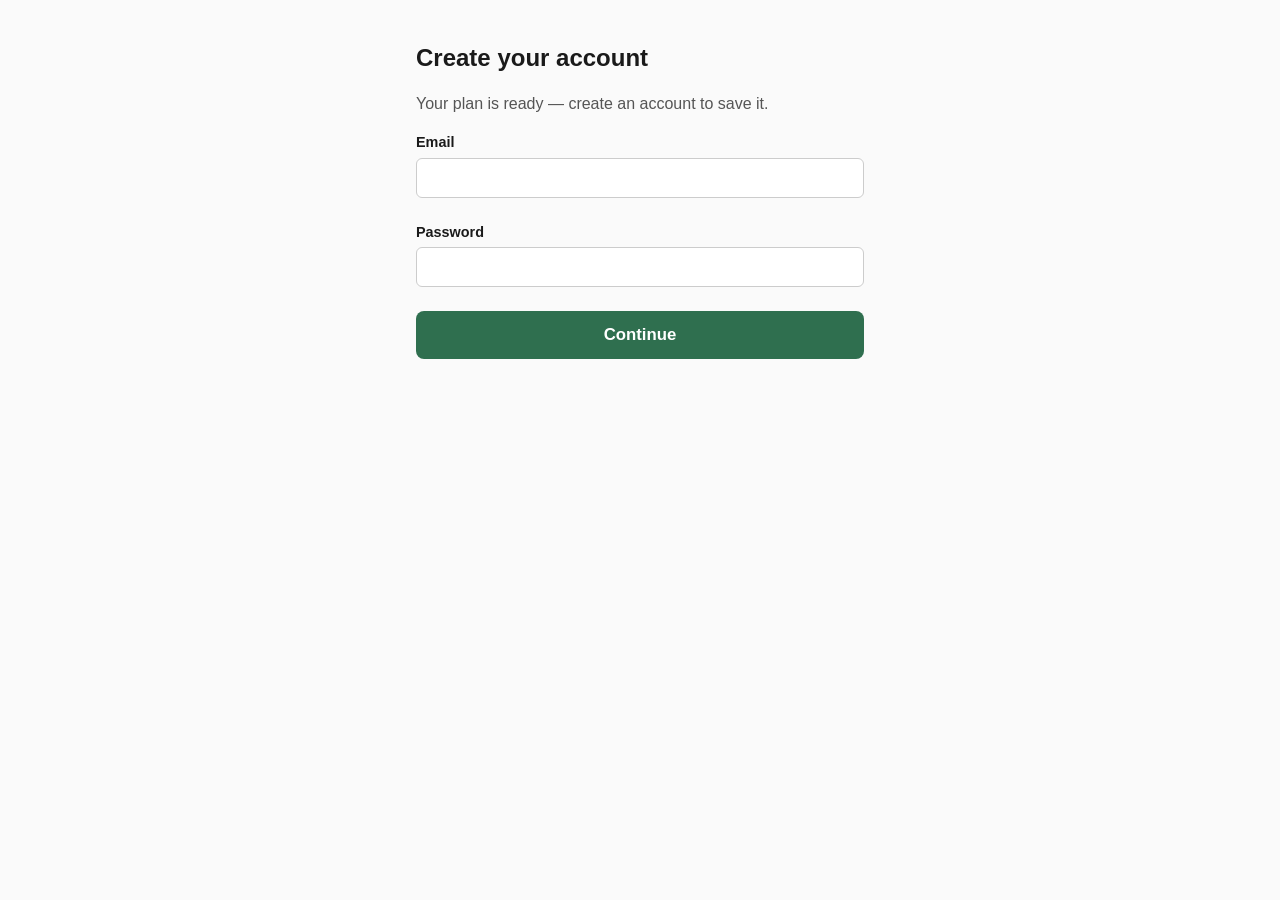
==== account-creation.html @ 3d9a9682 "Wire up onboarding -> account creation -> dashboard flow Adds account-creation.html/js (visually rea" ====
<!DOCTYPE html>
<html lang="en">
<head>
  <meta charset="UTF-8">
  <meta name="viewport" content="width=device-width, initial-scale=1.0">
  <title>Create Account — Rana</title>
  <link rel="stylesheet" href="styles.css">
</head>
<body>
  <!--
    This screen is visually real but functionally fake: there is no
    authentication service and no backend behind it. Continue only checks
    that the fields look filled in and email-shaped, then navigates to the
    dashboard — nothing is sent anywhere, and no account or user record is
    actually created. This gets upgraded to the real thing once the data
    layer is built (roadmap step 5+).
  -->
  <main class="onboarding">
    <h1>Create your account</h1>
    <p class="intro">Your plan is ready — create an account to save it.</p>

    <form>
      <div class="field">
        <label for="email">Email</label>
        <input type="email" id="email" name="email">
      </div>

      <div class="field">
        <label for="password">Password</label>
        <!-- type="password" is what masks the characters as you type —
             that's a built-in browser behavior, not something we write. -->
        <input type="password" id="password" name="password">
      </div>

      <button type="submit" class="btn-continue">Continue</button>

      <!-- Filled in by account-creation.js: validation errors only.
           On success we navigate away, so there's no success message here. -->
      <p id="account-status" class="status-message" aria-live="polite"></p>
    </form>
  </main>

  <script src="account-creation.js" defer></script>
</body>
</html>
---- styles.css ----
/*
  Mobile-first CSS: the styles below apply to small screens (phones)
  by default. The @media block near the bottom only kicks in on
  wider screens (600px and up), where we add a few layout tweaks.
  We build "up" from phone to desktop because most students will
  use this app on a phone first.
*/

* {
  box-sizing: border-box;
}

body {
  margin: 0;
  padding: 0;
  font-family: -apple-system, BlinkMacSystemFont, "Segoe UI", Roboto, sans-serif;
  font-size: 16px;
  line-height: 1.5;
  color: #1a1a1a;
  background-color: #fafafa;
}

h1 {
  font-size: 1.5rem;
}

/* ---- Onboarding page layout ---- */

.onboarding {
  max-width: 480px;
  margin: 0 auto;
  padding: 24px 16px 48px;
}

.intro {
  color: #555;
  margin-top: 0;
}

form {
  display: flex;
  flex-direction: column;
  gap: 24px;
}

/* A single labeled input (name, height, weight, days) */
.field {
  display: flex;
  flex-direction: column;
  gap: 4px;
}

.field label {
  font-weight: 600;
  font-size: 0.9rem;
}

.field input,
.field select {
  padding: 10px;
  font-size: 1rem;
  border: 1px solid #ccc;
  border-radius: 6px;
  background-color: #fff;
}

/* Height + weight side by side on wider screens, stacked on phones */
.field-row {
  display: flex;
  flex-direction: column;
  gap: 16px;
}

.field-row .field {
  flex: 1;
}

/* Groups of related questions (goal, equipment, days & split) */
fieldset {
  border: 1px solid #ddd;
  border-radius: 8px;
  padding: 16px;
  margin: 0;
}

legend {
  font-weight: 700;
  padding: 0 4px;
}

fieldset .hint {
  margin-top: 0;
  color: #555;
  font-size: 0.9rem;
}

/* Radio options: comfortable spacing and tap-target size for touch */
fieldset label:not(.field label) {
  display: block;
  padding: 10px 4px;
  font-size: 1rem;
}

fieldset label input[type="radio"] {
  margin-right: 8px;
  transform: scale(1.1);
}

/* Each day-count's split options, visually grouped so the day/split
   relationship is clear even before any JS filtering exists */
.split-options {
  display: flex;
  flex-direction: column;
  gap: 12px;
  margin-top: 16px;
}

.split-group {
  border: 1px solid #e5e5e5;
  border-radius: 6px;
  padding: 8px 12px;
  background-color: #f5f5f5;
}

.split-group h3 {
  margin: 4px 0;
  font-size: 0.85rem;
  text-transform: uppercase;
  letter-spacing: 0.03em;
  color: #666;
}

.btn-continue {
  width: 100%;
  padding: 14px;
  font-size: 1.05rem;
  font-weight: 600;
  color: #fff;
  background-color: #2f6f4f;
  border: none;
  border-radius: 8px;
  cursor: pointer;
}

.btn-continue:hover {
  background-color: #285e42;
}

/* Feedback shown after clicking Continue: success (default) or error */
.status-message {
  margin: 0;
  font-size: 0.9rem;
  color: #2f6f4f;
}

.status-message--error {
  color: #b3261e;
}

/* ---- Dashboard ---- */

.dashboard {
  max-width: 480px;
  margin: 0 auto;
  padding: 24px 16px 48px;
  display: flex;
  flex-direction: column;
  gap: 20px;
}

.dashboard-date {
  margin: 0;
  color: #555;
  font-size: 0.9rem;
}

.dashboard-greeting {
  margin: 4px 0 0;
}

/* Today's workout card: the focal point of the whole screen, so it gets
   the most contrast, the most padding, and the largest type on the page. */
.today-card {
  background-color: #2f6f4f;
  color: #fff;
  border-radius: 12px;
  padding: 28px 24px;
  text-align: center;
}

.today-eyebrow {
  margin: 0;
  font-size: 0.8rem;
  text-transform: uppercase;
  letter-spacing: 0.05em;
  color: rgba(255, 255, 255, 0.75);
}

.today-type {
  margin: 8px 0 20px;
  font-size: 2rem;
}

.today-start {
  /* Reuses .btn-continue's sizing/weight, just recolored to stand out
     against the card's own green background. */
  background-color: #fff;
  color: #2f6f4f;
}

.today-start:hover {
  background-color: #f0f0f0;
}

/* Rest-day copy is hidden unless the card is explicitly in the rest
   state, and the training-only button is hidden when it is. */
.today-rest-note {
  display: none;
  margin: 0;
  font-size: 1.1rem;
}

.today-card[data-state="rest"] {
  /* Muted/neutral treatment — visually distinct from a "go train" card. */
  background-color: #e5e5e5;
  color: #333;
}

.today-card[data-state="rest"] .today-eyebrow {
  color: #666;
}

.today-card[data-state="rest"] .today-start {
  display: none;
}

.today-card[data-state="rest"] .today-rest-note {
  display: block;
}

/* Weekly strip: seven equal-width cells in one row, sized to fit a phone
   screen without horizontal scrolling. */
.week-strip {
  list-style: none;
  display: flex;
  justify-content: space-between;
  gap: 4px;
  margin: 0;
  padding: 0;
}

.week-day {
  flex: 1;
  display: flex;
  flex-direction: column;
  align-items: center;
  gap: 6px;
  padding: 8px 2px;
  border-radius: 8px;
  font-size: 0.8rem;
}

.week-day-label {
  color: #555;
}

/* Each state gets its own dot via ::after, plus an explicit text marker
   for "rest" so a rest day never reads as an empty/unscheduled gap. */
.week-day::after {
  content: "";
  width: 8px;
  height: 8px;
  border-radius: 50%;
  background-color: #ccc;
}

.week-day[data-state="completed"]::after {
  background-color: #2f6f4f;
}

.week-day[data-state="upcoming"]::after {
  background-color: transparent;
  border: 1.5px solid #2f6f4f;
}

.week-day[data-state="today"] {
  background-color: #eaf3ee;
  outline: 2px solid #2f6f4f;
}

.week-day[data-state="today"]::after {
  background-color: #2f6f4f;
}

.week-day[data-state="rest"] {
  color: #888;
}

.week-day[data-state="rest"] .week-day-label {
  color: #888;
}

/* Replaces the dot with a small "Rest" word so it reads as an affirmative
   state, not a missing one. */
.week-day[data-state="rest"]::after {
  content: "Rest";
  width: auto;
  height: auto;
  border-radius: 0;
  background-color: transparent;
  font-size: 0.7rem;
}

/* Temporary scaffolding for previewing both today-card states without
   editing code — remove along with dashboard.js's demo-toggle logic once
   the dashboard reads a real plan. */
.demo-toggle {
  align-self: center;
  background: none;
  border: 1px dashed #aaa;
  border-radius: 6px;
  padding: 6px 12px;
  font-size: 0.8rem;
  color: #777;
  cursor: pointer;
}

/* ---- Wider screens (small tablets and up) ---- */
@media (min-width: 600px) {
  .field-row {
    flex-direction: row;
  }
}
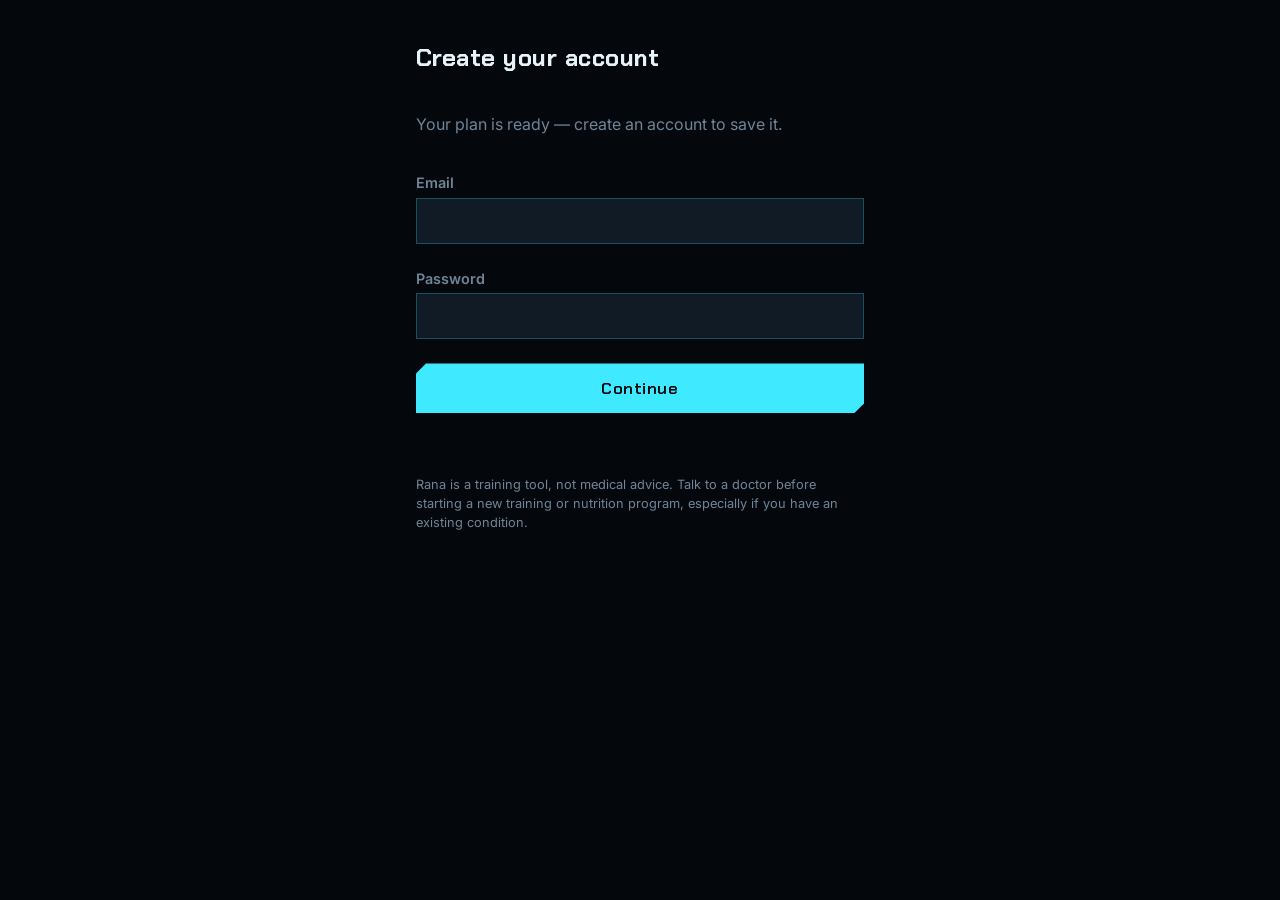
==== commit 5b755dfb: "Build v1 MVP end-to-end: questionnaire through session complete Implements the full PRD build order " ====
--- a/account-creation.html
+++ b/account-creation.html
@@ -4,6 +4,8 @@
   <meta charset="UTF-8">
   <meta name="viewport" content="width=device-width, initial-scale=1.0">
   <title>Create Account — Rana</title>
+  <link rel="preconnect" href="https://fonts.googleapis.com">
+  <link href="https://fonts.googleapis.com/css2?family=Chakra+Petch:wght@500;700&family=Inter:wght@400;600&display=swap" rel="stylesheet">
   <link rel="stylesheet" href="styles.css">
 </head>
 <body>
@@ -12,10 +14,10 @@
     authentication service and no backend behind it. Continue only checks
     that the fields look filled in and email-shaped, then navigates to the
     dashboard — nothing is sent anywhere, and no account or user record is
-    actually created. This gets upgraded to the real thing once the data
-    layer is built (roadmap step 5+).
+    actually created. Restyle only (PRD section 3) — the inert behavior is
+    unchanged from the original build.
   -->
-  <main class="onboarding">
+  <main class="screen">
     <h1>Create your account</h1>
     <p class="intro">Your plan is ready — create an account to save it.</p>
 
@@ -27,17 +29,17 @@
 
       <div class="field">
         <label for="password">Password</label>
-        <!-- type="password" is what masks the characters as you type —
-             that's a built-in browser behavior, not something we write. -->
         <input type="password" id="password" name="password">
       </div>
 
       <button type="submit" class="btn-continue">Continue</button>
 
-      <!-- Filled in by account-creation.js: validation errors only.
-           On success we navigate away, so there's no success message here. -->
       <p id="account-status" class="status-message" aria-live="polite"></p>
     </form>
+
+    <p class="intro" style="font-size: 0.8rem;">
+      Rana is a training tool, not medical advice. Talk to a doctor before starting a new training or nutrition program, especially if you have an existing condition.
+    </p>
   </main>
 
   <script src="account-creation.js" defer></script>
--- a/styles.css
+++ b/styles.css
@@ -1,41 +1,112 @@
 /*
-  Mobile-first CSS: the styles below apply to small screens (phones)
-  by default. The @media block near the bottom only kicks in on
-  wider screens (600px and up), where we add a few layout tweaks.
-  We build "up" from phone to desktop because most students will
-  use this app on a phone first.
+  Rana — visual system (PRD rana-prd-v1-910, section 10).
+  Dark "system HUD" identity: deep black, neon cyan, sharp angular panels,
+  zero border-radius (notched corners via clip-path instead), segmented
+  stat bars, tabular numerals on every numeric readout.
+
+  Still mobile-first: base styles target phones, the @media block near the
+  bottom adds layout tweaks for wider screens.
+
+  Fonts: Chakra Petch (display/HUD) and Inter (body/data) are loaded via
+  <link> tags in each HTML file's <head> — see PRD section 10.3.
 */
 
 * {
   box-sizing: border-box;
 }
 
+:root {
+  --void: #04070b;
+  --panel: #0a1119;
+  --panel-raised: #101b26;
+  --system-cyan: #3fe9ff;
+  --system-blue: #1b7fff;
+  --tier-violet: #a46bff;
+  --text: #e6f4fa;
+  --text-dim: #6f8598;
+  --vitality: #4ade80;
+  --breach: #ff4d5e;
+
+  --font-display: "Chakra Petch", "Segoe UI", sans-serif;
+  --font-body: "Inter", -apple-system, BlinkMacSystemFont, "Segoe UI", Roboto, sans-serif;
+
+  --notch: 12px;
+}
+
 body {
   margin: 0;
   padding: 0;
-  font-family: -apple-system, BlinkMacSystemFont, "Segoe UI", Roboto, sans-serif;
+  font-family: var(--font-body);
   font-size: 16px;
   line-height: 1.5;
-  color: #1a1a1a;
-  background-color: #fafafa;
+  color: var(--text);
+  background-color: var(--void);
+}
+
+h1, h2, h3 {
+  font-family: var(--font-display);
+  letter-spacing: 0.02em;
 }
 
 h1 {
   font-size: 1.5rem;
 }
 
-/* ---- Onboarding page layout ---- */
-
-.onboarding {
+a {
+  color: var(--system-cyan);
+}
+
+/* Numeric readouts (stats, weights, reps, calories) must keep their digits
+   aligned when the value changes — that's a functional requirement, not
+   decoration, so it's scoped to this class rather than applied globally. */
+.num {
+  font-variant-numeric: tabular-nums;
+}
+
+/* A notched panel: the app's one signature shape. Zero border-radius
+   everywhere; this clip-path is the replacement. */
+.panel {
+  background-color: var(--panel);
+  border: 1px solid rgba(63, 233, 255, 0.25);
+  clip-path: polygon(
+    var(--notch) 0, 100% 0, 100% calc(100% - var(--notch)),
+    calc(100% - var(--notch)) 100%, 0 100%, 0 var(--notch)
+  );
+  padding: 20px;
+}
+
+.panel--raised {
+  background-color: var(--panel-raised);
+}
+
+/* Focus/active state: the cyan glow doubles as the focus ring everywhere. */
+.panel:focus-within,
+button:focus-visible,
+input:focus-visible,
+select:focus-visible,
+[tabindex]:focus-visible {
+  border-color: rgba(63, 233, 255, 0.6);
+  box-shadow: 0 0 0 2px var(--void), 0 0 12px rgba(63, 233, 255, 0.6);
+  outline: none;
+}
+
+/* ---- Page shell (shared by every screen) ---- */
+
+.screen {
   max-width: 480px;
   margin: 0 auto;
   padding: 24px 16px 48px;
+  display: flex;
+  flex-direction: column;
+  gap: 20px;
 }
 
 .intro {
-  color: #555;
+  color: var(--text-dim);
   margin-top: 0;
 }
+
+/* ---- Forms (questionnaire, account creation) ---- */
 
 form {
   display: flex;
@@ -43,7 +114,6 @@
   gap: 24px;
 }
 
-/* A single labeled input (name, height, weight, days) */
 .field {
   display: flex;
   flex-direction: column;
@@ -53,18 +123,20 @@
 .field label {
   font-weight: 600;
   font-size: 0.9rem;
+  color: var(--text-dim);
 }
 
 .field input,
 .field select {
-  padding: 10px;
+  padding: 12px;
   font-size: 1rem;
-  border: 1px solid #ccc;
-  border-radius: 6px;
-  background-color: #fff;
-}
-
-/* Height + weight side by side on wider screens, stacked on phones */
+  font-family: var(--font-body);
+  border: 1px solid rgba(63, 233, 255, 0.25);
+  border-radius: 0;
+  background-color: var(--panel-raised);
+  color: var(--text);
+}
+
 .field-row {
   display: flex;
   flex-direction: column;
@@ -75,115 +147,141 @@
   flex: 1;
 }
 
-/* Groups of related questions (goal, equipment, days & split) */
 fieldset {
-  border: 1px solid #ddd;
-  border-radius: 8px;
+  border: 1px solid rgba(63, 233, 255, 0.25);
+  border-radius: 0;
   padding: 16px;
   margin: 0;
 }
 
 legend {
+  font-family: var(--font-display);
   font-weight: 700;
   padding: 0 4px;
+  color: var(--text);
 }
 
 fieldset .hint {
   margin-top: 0;
-  color: #555;
+  color: var(--text-dim);
   font-size: 0.9rem;
 }
 
-/* Radio options: comfortable spacing and tap-target size for touch */
 fieldset label:not(.field label) {
   display: block;
-  padding: 10px 4px;
+  padding: 12px 8px;
   font-size: 1rem;
-}
-
-fieldset label input[type="radio"] {
-  margin-right: 8px;
-  transform: scale(1.1);
-}
-
-/* Each day-count's split options, visually grouped so the day/split
-   relationship is clear even before any JS filtering exists */
-.split-options {
-  display: flex;
-  flex-direction: column;
-  gap: 12px;
-  margin-top: 16px;
-}
-
-.split-group {
-  border: 1px solid #e5e5e5;
-  border-radius: 6px;
-  padding: 8px 12px;
-  background-color: #f5f5f5;
-}
-
-.split-group h3 {
-  margin: 4px 0;
-  font-size: 0.85rem;
-  text-transform: uppercase;
-  letter-spacing: 0.03em;
-  color: #666;
+  border: 1px solid transparent;
+  cursor: pointer;
+}
+
+fieldset label:not(.field label):hover {
+  border-color: rgba(63, 233, 255, 0.25);
+}
+
+fieldset label input[type="radio"],
+fieldset label input[type="checkbox"] {
+  margin-right: 10px;
+  transform: scale(1.15);
+  accent-color: var(--system-cyan);
 }
 
 .btn-continue {
   width: 100%;
   padding: 14px;
+  font-family: var(--font-display);
   font-size: 1.05rem;
   font-weight: 600;
-  color: #fff;
-  background-color: #2f6f4f;
+  letter-spacing: 0.03em;
+  color: var(--void);
+  background-color: var(--system-cyan);
   border: none;
-  border-radius: 8px;
+  border-radius: 0;
   cursor: pointer;
+  clip-path: polygon(
+    10px 0, 100% 0, 100% calc(100% - 10px),
+    calc(100% - 10px) 100%, 0 100%, 0 10px
+  );
 }
 
 .btn-continue:hover {
-  background-color: #285e42;
-}
-
-/* Feedback shown after clicking Continue: success (default) or error */
+  background-color: var(--system-blue);
+  color: var(--text);
+}
+
+.btn-continue:disabled {
+  background-color: var(--panel-raised);
+  color: var(--text-dim);
+  cursor: not-allowed;
+}
+
+.btn-secondary {
+  width: 100%;
+  padding: 10px;
+  font-family: var(--font-body);
+  font-size: 0.95rem;
+  color: var(--text-dim);
+  background: none;
+  border: 1px solid rgba(63, 233, 255, 0.25);
+  border-radius: 0;
+  cursor: pointer;
+}
+
+.btn-secondary:hover {
+  color: var(--text);
+  border-color: rgba(63, 233, 255, 0.5);
+}
+
 .status-message {
   margin: 0;
   font-size: 0.9rem;
-  color: #2f6f4f;
+  color: var(--vitality);
+  min-height: 1.2em;
 }
 
 .status-message--error {
-  color: #b3261e;
-}
-
-/* ---- Dashboard ---- */
-
-.dashboard {
-  max-width: 480px;
-  margin: 0 auto;
-  padding: 24px 16px 48px;
-  display: flex;
-  flex-direction: column;
-  gap: 20px;
+  color: var(--breach);
+}
+
+/* ---- HUD header: name + level/tier, shared by dashboard and session screens ---- */
+
+.hud-header {
+  display: flex;
+  justify-content: space-between;
+  align-items: baseline;
+}
+
+.hud-name {
+  margin: 0;
+  font-family: var(--font-display);
+  font-size: 1.3rem;
+}
+
+.hud-tier {
+  font-size: 0.75rem;
+  letter-spacing: 0.08em;
+  color: var(--system-cyan);
+}
+
+.hud-level {
+  font-family: var(--font-display);
 }
 
 .dashboard-date {
-  margin: 0;
-  color: #555;
+  margin: 0 0 4px;
+  color: var(--text-dim);
   font-size: 0.9rem;
 }
 
-.dashboard-greeting {
-  margin: 4px 0 0;
-}
-
-/* Today's workout card: the focal point of the whole screen, so it gets
-   the most contrast, the most padding, and the largest type on the page. */
+/* ---- Today's workout card ---- */
+
 .today-card {
-  background-color: #2f6f4f;
-  color: #fff;
-  border-radius: 12px;
+  background-color: var(--panel);
+  border: 1px solid rgba(63, 233, 255, 0.4);
+  clip-path: polygon(
+    var(--notch) 0, 100% 0, 100% calc(100% - var(--notch)),
+    calc(100% - var(--notch)) 100%, 0 100%, 0 var(--notch)
+  );
   padding: 28px 24px;
   text-align: center;
 }
@@ -192,42 +290,28 @@
   margin: 0;
   font-size: 0.8rem;
   text-transform: uppercase;
-  letter-spacing: 0.05em;
-  color: rgba(255, 255, 255, 0.75);
+  letter-spacing: 0.08em;
+  color: var(--text-dim);
 }
 
 .today-type {
   margin: 8px 0 20px;
-  font-size: 2rem;
+  font-size: 1.8rem;
 }
 
 .today-start {
-  /* Reuses .btn-continue's sizing/weight, just recolored to stand out
-     against the card's own green background. */
-  background-color: #fff;
-  color: #2f6f4f;
-}
-
-.today-start:hover {
-  background-color: #f0f0f0;
-}
-
-/* Rest-day copy is hidden unless the card is explicitly in the rest
-   state, and the training-only button is hidden when it is. */
+  box-shadow: 0 0 20px rgba(63, 233, 255, 0.25);
+}
+
 .today-rest-note {
   display: none;
-  margin: 0;
+  margin: 0 0 12px;
   font-size: 1.1rem;
+  color: var(--text-dim);
 }
 
 .today-card[data-state="rest"] {
-  /* Muted/neutral treatment — visually distinct from a "go train" card. */
-  background-color: #e5e5e5;
-  color: #333;
-}
-
-.today-card[data-state="rest"] .today-eyebrow {
-  color: #666;
+  border-color: rgba(63, 233, 255, 0.15);
 }
 
 .today-card[data-state="rest"] .today-start {
@@ -238,8 +322,8 @@
   display: block;
 }
 
-/* Weekly strip: seven equal-width cells in one row, sized to fit a phone
-   screen without horizontal scrolling. */
+/* ---- Weekly strip ---- */
+
 .week-strip {
   list-style: none;
   display: flex;
@@ -256,72 +340,400 @@
   align-items: center;
   gap: 6px;
   padding: 8px 2px;
-  border-radius: 8px;
   font-size: 0.8rem;
 }
 
 .week-day-label {
-  color: #555;
-}
-
-/* Each state gets its own dot via ::after, plus an explicit text marker
-   for "rest" so a rest day never reads as an empty/unscheduled gap. */
+  color: var(--text-dim);
+}
+
 .week-day::after {
   content: "";
   width: 8px;
   height: 8px;
-  border-radius: 50%;
-  background-color: #ccc;
+  background-color: rgba(111, 133, 152, 0.4);
 }
 
 .week-day[data-state="completed"]::after {
-  background-color: #2f6f4f;
-}
-
-.week-day[data-state="upcoming"]::after {
+  background-color: var(--system-cyan);
+}
+
+.week-day[data-state="missed"]::after {
+  background-color: var(--breach);
+}
+
+.week-day[data-state="upcoming"]::after,
+.week-day[data-state="not-started"]::after {
   background-color: transparent;
-  border: 1.5px solid #2f6f4f;
+  border: 1.5px solid var(--system-cyan);
+}
+
+.week-day[data-state="not-started"] {
+  opacity: 0.5;
 }
 
 .week-day[data-state="today"] {
-  background-color: #eaf3ee;
-  outline: 2px solid #2f6f4f;
+  border: 1px solid var(--system-cyan);
+  box-shadow: 0 0 10px rgba(63, 233, 255, 0.3);
 }
 
 .week-day[data-state="today"]::after {
-  background-color: #2f6f4f;
+  background-color: var(--system-cyan);
 }
 
 .week-day[data-state="rest"] {
-  color: #888;
+  color: var(--text-dim);
 }
 
 .week-day[data-state="rest"] .week-day-label {
-  color: #888;
-}
-
-/* Replaces the dot with a small "Rest" word so it reads as an affirmative
-   state, not a missing one. */
+  color: var(--text-dim);
+}
+
 .week-day[data-state="rest"]::after {
   content: "Rest";
   width: auto;
   height: auto;
-  border-radius: 0;
   background-color: transparent;
-  font-size: 0.7rem;
-}
-
-/* Temporary scaffolding for previewing both today-card states without
-   editing code — remove along with dashboard.js's demo-toggle logic once
-   the dashboard reads a real plan. */
+  font-size: 0.65rem;
+  color: var(--text-dim);
+}
+
+/* ---- Stat bars: segmented (20 discrete blocks), not a smooth gradient ---- */
+
+.stat-row {
+  display: grid;
+  grid-template-columns: 2.5rem 1fr 2.5rem;
+  align-items: center;
+  gap: 10px;
+  font-size: 0.85rem;
+}
+
+.stat-label {
+  font-family: var(--font-display);
+  color: var(--text-dim);
+}
+
+.stat-bar {
+  display: grid;
+  grid-template-columns: repeat(20, 1fr);
+  gap: 2px;
+  height: 10px;
+}
+
+.stat-bar span {
+  background-color: rgba(111, 133, 152, 0.25);
+}
+
+.stat-bar span.filled {
+  background-color: var(--system-cyan);
+}
+
+.stat-bar.projected span.filled {
+  background-color: var(--system-blue);
+}
+
+.stat-value {
+  text-align: right;
+  font-family: var(--font-display);
+}
+
+/* ---- Quote panel (results reveal, rest days, session complete, tier-up only) ---- */
+
+.quote-panel {
+  text-align: center;
+  color: var(--text-dim);
+  font-style: italic;
+  padding: 16px;
+  border-top: 1px solid rgba(63, 233, 255, 0.15);
+  border-bottom: 1px solid rgba(63, 233, 255, 0.15);
+}
+
+.quote-attribution {
+  display: block;
+  margin-top: 8px;
+  font-style: normal;
+  font-size: 0.8rem;
+  color: var(--system-cyan);
+}
+
+/* ---- Results screen ---- */
+
+.system-label {
+  text-align: center;
+  font-family: var(--font-display);
+  font-size: 0.8rem;
+  letter-spacing: 0.3em;
+  color: var(--system-cyan);
+}
+
+.system-heading {
+  text-align: center;
+  font-size: 1.6rem;
+  margin: 4px 0 20px;
+}
+
+.stat-compare {
+  display: grid;
+  grid-template-columns: 1fr auto 1fr;
+  gap: 8px;
+  margin-bottom: 4px;
+  font-size: 0.75rem;
+  color: var(--text-dim);
+  text-transform: uppercase;
+  letter-spacing: 0.05em;
+}
+
+.stat-compare-arrow {
+  text-align: center;
+}
+
+.plan-assignment {
+  text-align: center;
+}
+
+.plan-assignment-days {
+  color: var(--text-dim);
+  font-size: 0.9rem;
+}
+
+.nutrition-projection {
+  text-align: center;
+  font-size: 0.9rem;
+  color: var(--text-dim);
+}
+
+.nutrition-projection .num {
+  color: var(--text);
+}
+
+.reveal-step {
+  opacity: 0;
+  transform: translateY(6px);
+  transition: opacity 0.4s ease, transform 0.4s ease;
+}
+
+.reveal-step.shown {
+  opacity: 1;
+  transform: translateY(0);
+}
+
+@media (prefers-reduced-motion: reduce) {
+  .reveal-step {
+    transition: none;
+  }
+}
+
+/* ---- Questionnaire (one question per screen) ---- */
+
+.q-progress {
+  font-size: 0.8rem;
+  color: var(--text-dim);
+  letter-spacing: 0.05em;
+}
+
+.q-progress-bar {
+  height: 3px;
+  background-color: rgba(111, 133, 152, 0.25);
+  margin-top: 6px;
+}
+
+.q-progress-bar-fill {
+  height: 100%;
+  background-color: var(--system-cyan);
+  transition: width 0.3s ease;
+}
+
+.q-question {
+  display: none;
+}
+
+.q-question.active {
+  display: flex;
+  flex-direction: column;
+  gap: 20px;
+}
+
+.q-prompt {
+  font-size: 1.3rem;
+  margin: 0;
+}
+
+.q-skip {
+  align-self: flex-start;
+  background: none;
+  border: none;
+  color: var(--text-dim);
+  text-decoration: underline;
+  cursor: pointer;
+  padding: 0;
+  font-size: 0.85rem;
+}
+
+/* ---- Session detail / active session ---- */
+
+.slot-card {
+  display: flex;
+  flex-direction: column;
+  gap: 10px;
+}
+
+.slot-pattern {
+  margin: 0;
+  font-size: 0.75rem;
+  text-transform: uppercase;
+  letter-spacing: 0.08em;
+  color: var(--text-dim);
+}
+
+.slot-exercise-name {
+  margin: 0;
+  font-size: 1.1rem;
+}
+
+.slot-prescription {
+  color: var(--text-dim);
+  font-size: 0.85rem;
+}
+
+.slot-swap {
+  display: flex;
+  flex-wrap: wrap;
+  gap: 8px;
+}
+
+.slot-swap-option {
+  padding: 8px 10px;
+  font-size: 0.8rem;
+  background-color: var(--panel-raised);
+  border: 1px solid rgba(63, 233, 255, 0.25);
+  color: var(--text-dim);
+  cursor: pointer;
+}
+
+.slot-swap-option[aria-pressed="true"] {
+  border-color: var(--system-cyan);
+  color: var(--text);
+}
+
+.set-row {
+  display: grid;
+  grid-template-columns: 1.5rem 1fr 1fr auto;
+  gap: 6px;
+  align-items: center;
+}
+
+.set-row input {
+  /* Grid items default to min-width: auto, which lets a number input's
+     intrinsic content size (digits + spinner arrows) push its 1fr track
+     wider than the track actually has room for — the row silently
+     overflows the screen instead of wrapping. min-width: 0 lets the track
+     win, which is what "1fr" was supposed to mean. Hit this for real
+     testing on a 390px-wide viewport: the Log button was rendering off
+     the right edge of the screen, unclickable. */
+  min-width: 0;
+  width: 100%;
+  padding: 10px 6px;
+  background-color: var(--panel-raised);
+  border: 1px solid rgba(63, 233, 255, 0.25);
+  color: var(--text);
+  font-family: var(--font-body);
+}
+
+.set-row-index {
+  color: var(--text-dim);
+  font-family: var(--font-display);
+}
+
+.set-log-btn {
+  padding: 10px 6px;
+  background-color: var(--panel-raised);
+  border: 1px solid rgba(63, 233, 255, 0.4);
+  color: var(--system-cyan);
+  cursor: pointer;
+  white-space: nowrap;
+}
+
+.set-log-btn[aria-pressed="true"] {
+  background-color: var(--system-cyan);
+  color: var(--void);
+}
+
+/* ---- Session complete / tier-up ---- */
+
+.xp-gain {
+  text-align: center;
+  font-family: var(--font-display);
+  font-size: 2rem;
+  color: var(--system-cyan);
+}
+
+.difficulty-picker {
+  display: flex;
+  justify-content: space-between;
+  gap: 6px;
+}
+
+.difficulty-picker button {
+  flex: 1;
+  padding: 12px 0;
+  background-color: var(--panel-raised);
+  border: 1px solid rgba(63, 233, 255, 0.25);
+  color: var(--text-dim);
+  font-family: var(--font-display);
+  cursor: pointer;
+}
+
+.difficulty-picker button[aria-pressed="true"] {
+  border-color: var(--system-cyan);
+  color: var(--system-cyan);
+}
+
+.modal-backdrop {
+  position: fixed;
+  inset: 0;
+  background-color: rgba(4, 7, 11, 0.9);
+  display: flex;
+  align-items: center;
+  justify-content: center;
+  padding: 24px;
+  z-index: 10;
+}
+
+.modal-backdrop[hidden] {
+  display: none;
+}
+
+.tier-up-modal {
+  text-align: center;
+  border-color: var(--tier-violet);
+  box-shadow: 0 0 40px rgba(164, 107, 255, 0.4);
+}
+
+.tier-up-label {
+  color: var(--tier-violet);
+  font-size: 0.8rem;
+  letter-spacing: 0.2em;
+}
+
+.tier-up-name {
+  font-size: 2rem;
+  margin: 8px 0;
+  color: var(--tier-violet);
+}
+
+.level-up-modal {
+  text-align: center;
+}
+
+/* ---- Demo/dev-only scaffolding ---- */
+
 .demo-toggle {
   align-self: center;
   background: none;
-  border: 1px dashed #aaa;
-  border-radius: 6px;
+  border: 1px dashed var(--text-dim);
   padding: 6px 12px;
   font-size: 0.8rem;
-  color: #777;
+  color: var(--text-dim);
   cursor: pointer;
 }
 
